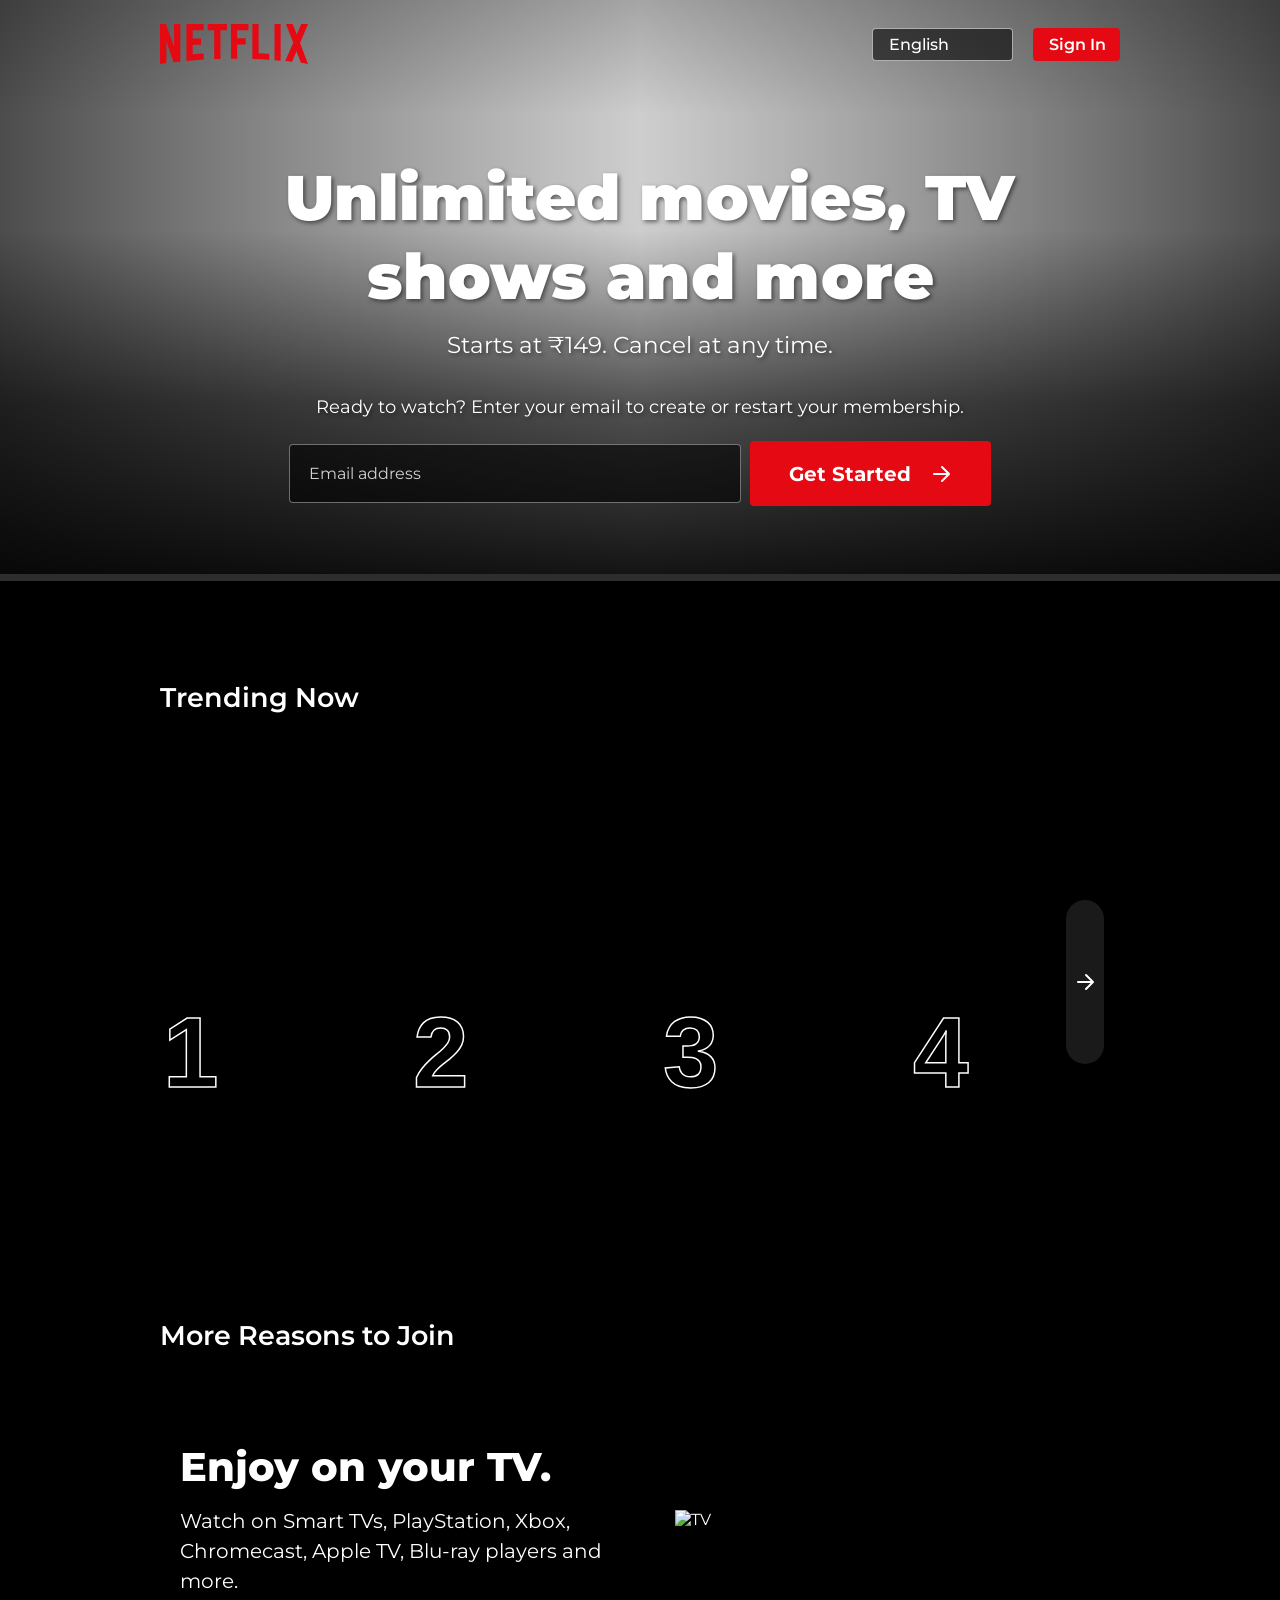
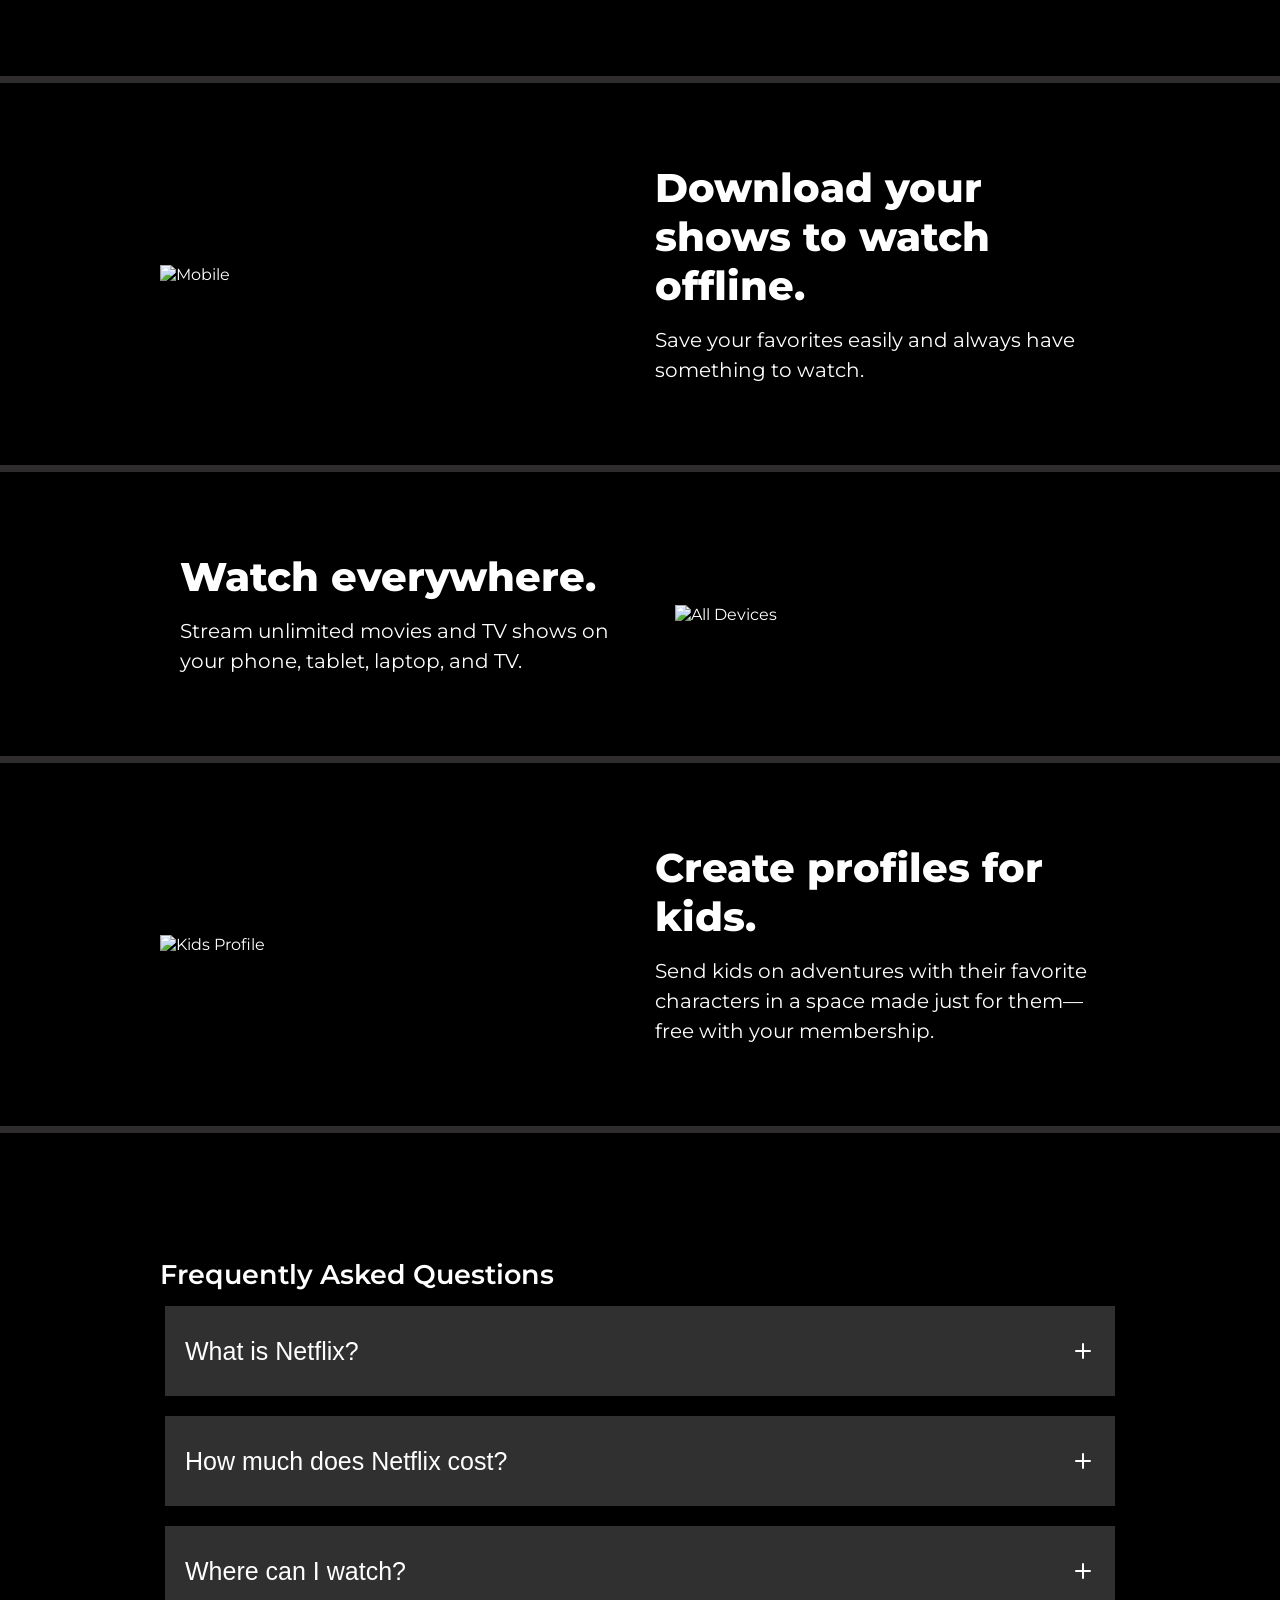
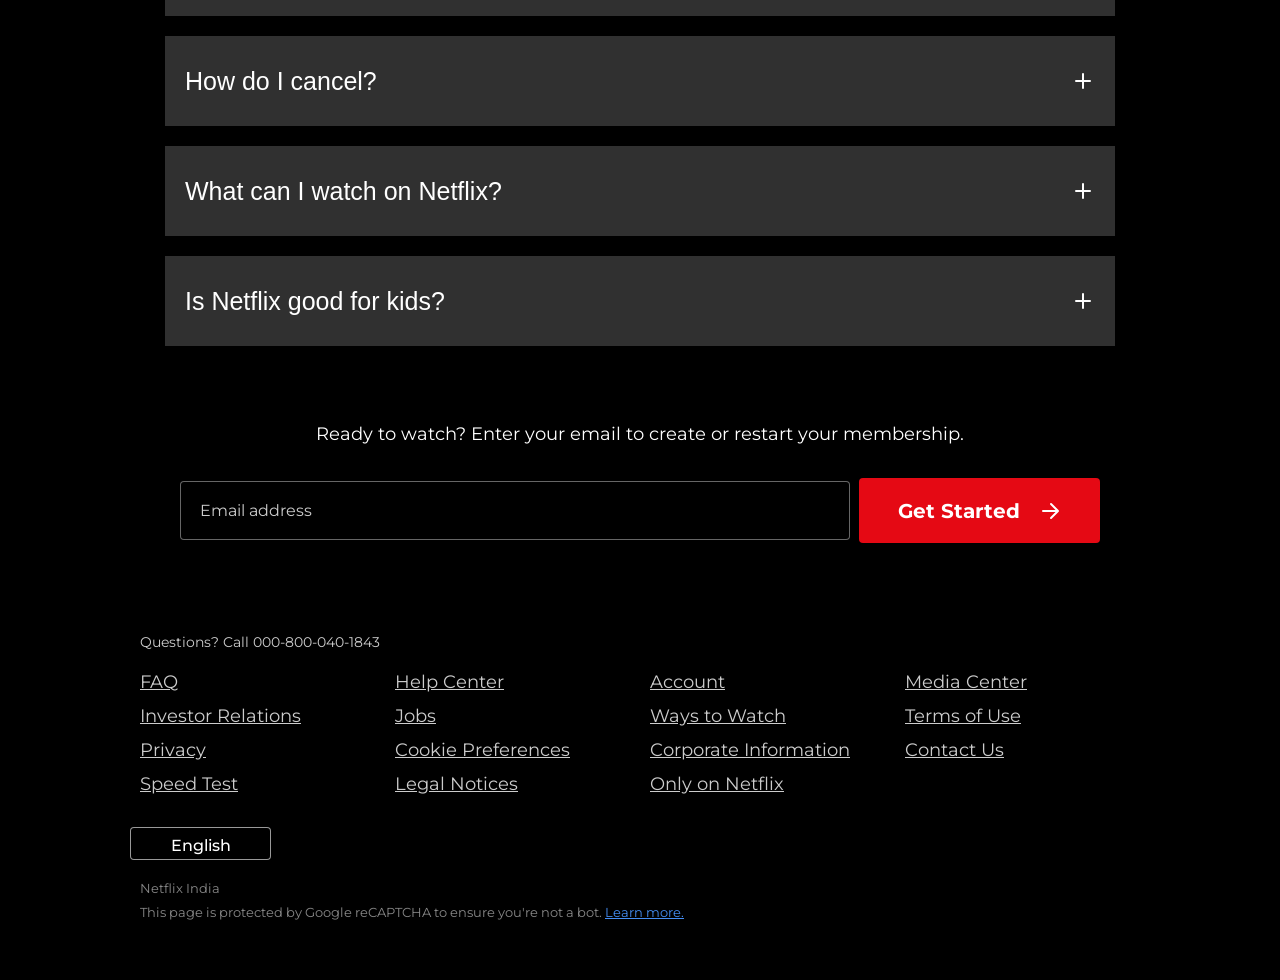
==== index.html @ c9d03326 "Add files via upload" ====
<!DOCTYPE html>
<html lang="en">

<head>
  <meta charset="UTF-8" />
  <meta name="viewport" content="width=device-width, initial-scale=1.0" />
  <link rel="stylesheet" href="style.css" />
  <link href="https://fonts.googleapis.com/css2?family=Montserrat:wght@400;600;700&display=swap" rel="stylesheet" />
  <title>Netflix Clone</title>
</head>

<body>
  <div class="hero">
    <div class="overlay"></div>

    <!-- Navbar -->
    <nav class="flex">
      <span>
        <!-- Netflix SVG logo -->
        <svg class="logo" viewBox="0 0 111 30" version="1.1" xmlns="http://www.w3.org/2000/svg"
          xmlns:xlink="http://www.w3.org/1999/xlink" aria-hidden="true" role="img">
          <g>
            <path
              d="M105.06233,14.2806261 L110.999156,30 C109.249227,29.7497422 107.500234,29.4366857 105.718437,29.1554972 L102.374168,20.4686475 L98.9371075,28.4375293 C97.2499766,28.1563408 95.5928391,28.061674 93.9057081,27.8432843 L99.9372012,14.0931671 L94.4680851,-5.68434189e-14 L99.5313525,-5.68434189e-14 L102.593495,7.87421502 L105.874965,-5.68434189e-14 L110.999156,-5.68434189e-14 L105.06233,14.2806261 Z M90.4686475,-5.68434189e-14 L85.8749649,-5.68434189e-14 L85.8749649,27.2499766 C87.3746368,27.3437061 88.9371075,27.4055675 90.4686475,27.5930265 L90.4686475,-5.68434189e-14 Z M81.9055207,26.93692 C77.7186241,26.6557316 73.5307901,26.4064111 69.250164,26.3117443 L69.250164,-5.68434189e-14 L73.9366389,-5.68434189e-14 L73.9366389,21.8745899 C76.6248008,21.9373887 79.3120255,22.1557784 81.9055207,22.2804387 L81.9055207,26.93692 Z M64.2496954,10.6561065 L64.2496954,15.3435186 L57.8442216,15.3435186 L57.8442216,25.9996251 L53.2186709,25.9996251 L53.2186709,-5.68434189e-14 L66.3436123,-5.68434189e-14 L66.3436123,4.68741213 L57.8442216,4.68741213 L57.8442216,10.6561065 L64.2496954,10.6561065 Z M45.3435186,4.68741213 L45.3435186,26.2498828 C43.7810479,26.2498828 42.1876465,26.2498828 40.6561065,26.3117443 L40.6561065,4.68741213 L35.8121661,4.68741213 L35.8121661,-5.68434189e-14 L50.2183897,-5.68434189e-14 L50.2183897,4.68741213 L45.3435186,4.68741213 Z M30.749836,15.5928391 C28.687787,15.5928391 26.2498828,15.5928391 24.4999531,15.6875059 L24.4999531,22.6562939 C27.2499766,22.4678976 30,22.2495079 32.7809542,22.1557784 L32.7809542,26.6557316 L19.812541,27.6876933 L19.812541,-5.68434189e-14 L32.7809542,-5.68434189e-14 L32.7809542,4.68741213 L24.4999531,4.68741213 L24.4999531,10.9991564 C26.3126816,10.9991564 29.0936358,10.9054269 30.749836,10.9054269 L30.749836,15.5928391 Z M4.78114163,12.9684132 L4.78114163,29.3429562 C3.09401069,29.5313525 1.59340144,29.7497422 0,30 L0,-5.68434189e-14 L4.4690224,-5.68434189e-14 L10.562377,17.0315868 L10.562377,-5.68434189e-14 L15.2497891,-5.68434189e-14 L15.2497891,28.061674 C13.5935889,28.3437998 11.906458,28.4375293 10.1246602,28.6868498 L4.78114163,12.9684132 Z">
            </path>
          </g>
        </svg>

      </span>
      <div class="navbuttons">
        <button class="lang">English</button>
        <button class="sign-in">Sign In</button>
      </div>
    </nav>

    <!-- Hero Text -->
    <div class="herotext">
      <span class="heading">Unlimited movies, TV <br> shows and more</span>
      <span class="tagline">Starts at ₹149. Cancel at any time.</span>
      <span class="offer">Ready to watch? Enter your email to create or restart your membership.</span>

      <!-- Subscribe buttons MUST be inside hero -->
      <div class="subscribe-buttons">
        <input class=email type="text" placeholder="Email address" class="email-input" />
        <button class="subscribe">Get Started
          <svg class=arrow xmlns="http://www.w3.org/2000/svg" width="24" height="24" fill="white" viewBox="0 0 24 24">
            <path d="M13 5l7 7-7 7M5 12h14" stroke="white" stroke-width="2" fill="none" stroke-linecap="round"
              stroke-linejoin="round" />
          </svg>

        </button>
      </div>
    </div>
    <br>
  </div>
  <div class="separation"></div>
  <section class="trending">
    <div class="title">Trending Now</div>
    <div class="flexcards">

      <div class="cards c1">
        <div class="ranking-number">1</div>
      </div>
      <div class="cards c2">
        <div class="ranking-number">2</div>
      </div>
      <div class="cards c3">
        <div class="ranking-number">3</div>
      </div>
      <div class="card4 c4">
        <div class="ranking-number">4</div>
      </div>
      <div class="svgcard"> <svg class="flexsvg" xmlns="http://www.w3.org/2000/svg" width="24" height="24" fill="white"
          viewBox="0 0 24 24">
          <path d="M13 5l7 7-7 7M5 12h14" stroke="white" stroke-width="2" fill="none" stroke-linecap="round"
            stroke-linejoin="round" />
        </svg>
      </div>
    </div>
  </section>
  <section class="featuresection">
    <div class="title2">More Reasons to Join</div>

    <!-- CARD 1 -->
    <div class="featurecard">
      <div class="featurecontent">
        <h2 class="featureheading">Enjoy on your TV.</h2>
        <p class="featuretext">Watch on Smart TVs, PlayStation, Xbox, Chromecast, Apple TV, Blu-ray players and more.
        </p>
      </div>
      <div class="featureimage">
        <img src="https://assets.nflxext.com/ffe/siteui/acquisition/ourStory/fuji/desktop/tv.png" alt="TV">
        <video src="https://assets.nflxext.com/ffe/siteui/acquisition/ourStory/fuji/desktop/video-tv-in-0819.m4v"
          autoplay loop muted></video>
      </div>
    </div>

    <div class="separation"></div>

    <!-- CARD 2 (image on left using .reverse) -->
    <div class="featurecard reverse">
      <div class="featurecontent">
        <h2 class="featureheading">Download your shows to watch offline.</h2>
        <p class="featuretext">Save your favorites easily and always have something to watch.</p>
      </div>
      <div class="featureimage">
        <img src="https://assets.nflxext.com/ffe/siteui/acquisition/ourStory/fuji/desktop/mobile-0819.jpg" alt="Mobile">
      </div>
    </div>

    <div class="separation"></div>

    <!-- CARD 3 -->
    <div class="featurecard">
      <div class="featurecontent">
        <h2 class="featureheading">Watch everywhere.</h2>
        <p class="featuretext">Stream unlimited movies and TV shows on your phone, tablet, laptop, and TV.</p>
      </div>
      <div class="featureimage">
        <img src="https://assets.nflxext.com/ffe/siteui/acquisition/ourStory/fuji/desktop/tv.png" alt="All Devices">
        <video src="https://assets.nflxext.com/ffe/siteui/acquisition/ourStory/fuji/desktop/video-devices-in.m4v"
          autoplay loop muted></video>
      </div>
    </div>

    <div class="separation"></div>

    <!-- CARD 4 (image on left using .reverse) -->
    <div class="featurecard reverse">
      <div class="featurecontent">
        <h2 class="featureheading">Create profiles for kids.</h2>
        <p class="featuretext">Send kids on adventures with their favorite characters in a space made just for them—free
          with your membership.</p>
      </div>
      <div class="featureimage">
        <img
          src="https://occ-0-2849-3646.1.nflxso.net/dnm/api/v6/19OhWN2dO19C9txTON9tvTFtefw/AAAABVr8nYuAg0xDpXDv0VI9HUoH7r2aGp4TKRCsKNQrMwxzTtr-NlwOHeS8bCI2oeZddmu3nMYr3j9MjYhHyjBASb1FaOGYZNYvPBCL.png?r=54d"
          alt="Kids Profile" class="img4">
      </div>
    </div>

    <div class="separation"></div>
  </section>
  <section class="FAQS">
    <div class="title2">Frequently Asked Questions</div>

    <div class="containerprime">
      <div class="faq">
        <p class="question">What is Netflix?</p>
        <svg class="faq-icon" width="24" height="24" viewBox="0 0 24 24" fill="white"
          xmlns="http://www.w3.org/2000/svg">
          <path d="M12 5v14m-7-7h14" stroke="currentColor" stroke-width="2" stroke-linecap="round" />
        </svg>

        <!-- <p class="answer">Netflix is a streaming service that offers a wide variety of award-winning TV shows, movies, anime, documentaries, and more on thousands of internet-connected devices.</p> -->
      </div>
      <div class="faq">
        <p class="question">How much does Netflix cost?</p>
        <svg class="faq-icon" width="24" height="24" viewBox="0 0 24 24" fill="white"
          xmlns="http://www.w3.org/2000/svg">
          <path d="M12 5v14m-7-7h14" stroke="currentColor" stroke-width="2" stroke-linecap="round" />
        </svg>

        <!-- <p class="answer">Plans range from ₹149 to ₹649 per month. No extra costs, no contracts.</p> -->
      </div>
      <div class="faq">
        <p class="question">Where can I watch?</p>
        <svg class="faq-icon" width="24" height="24" viewBox="0 0 24 24" fill="white"
          xmlns="http://www.w3.org/2000/svg">
          <path d="M12 5v14m-7-7h14" stroke="currentColor" stroke-width="2" stroke-linecap="round" />
        </svg>

        <!-- <p class="answer">Watch instantly from any internet-connected device that supports Netflix.</p> -->
      </div>
      <div class="faq">
        <p class="question">How do I cancel?</p>
        <svg class="faq-icon" width="24" height="24" viewBox="0 0 24 24" fill="white"
          xmlns="http://www.w3.org/2000/svg">
          <path d="M12 5v14m-7-7h14" stroke="currentColor" stroke-width="2" stroke-linecap="round" />
        </svg>

        <!-- <p class="answer">You can cancel your account at any time. There are no cancellation fees.</p> -->
      </div>
      <div class="faq">
        <p class="question">What can I watch on Netflix?</p>
        <svg class="faq-icon" width="24" height="24" viewBox="0 0 24 24" fill="white"
          xmlns="http://www.w3.org/2000/svg">
          <path d="M12 5v14m-7-7h14" stroke="currentColor" stroke-width="2" stroke-linecap="round" />
        </svg>

        <!-- <p class="answer">Watch anywhere, anytime, on any internet-connected device. Stream unlimited movies and TV shows.</p> -->
      </div>
      <div class="faq">
        <p class="question">Is Netflix good for kids?</p>
        <svg class="faq-icon" width="24" height="24" viewBox="0 0 24 24" fill="white"
          xmlns="http://www.w3.org/2000/svg">
          <path d="M12 5v14m-7-7h14" stroke="currentColor" stroke-width="2" stroke-linecap="round" />
        </svg>

        <!-- <p class="answer">Yes! Netflix has a dedicated Kids section with age-appropriate content and parental controls.</p> -->
      </div>
    </div>
  </section>
  <section class="subscribe-again">
    <p>Ready to watch? Enter your email to create or restart your membership.</p>
    <div class="subscribe-buttons">
      <input class="email email--featured" type="text" placeholder="Email address" class="email-input" />
      <button class="subscribe subscribe--featured">Get Started
        <svg class=arrow xmlns="http://www.w3.org/2000/svg" width="24" height="24" fill="white" viewBox="0 0 24 24">
          <path d="M13 5l7 7-7 7M5 12h14" stroke="white" stroke-width="2" fill="none" stroke-linecap="round"
            stroke-linejoin="round" />
        </svg>

      </button>
    </div>
  </section>
  <footer class="footer">
    <div class="footer-text">
      <p>Questions? Call 000-800-040-1843</p>
    </div>
    <div class="footer-container">
      <div class="footer-column">
        <a href="#">FAQ</a>
        <a href="#">Investor Relations</a>
        <a href="#">Privacy</a>
        <a href="#">Speed Test</a>
      </div>
      <div class="footer-column">
        <a href="#">Help Center</a>
        <a href="#">Jobs</a>
        <a href="#">Cookie Preferences</a>
        <a href="#">Legal Notices</a>
      </div>
      <div class="footer-column">
        <a href="#">Account</a>
        <a href="#">Ways to Watch</a>
        <a href="#">Corporate Information</a>
        <a href="#">Only on Netflix</a>
      </div>
      <div class="footer-column">
        <a href="#">Media Center</a>
        <a href="#">Terms of Use</a>
        <a href="#">Contact Us</a>
      </div>
    </div>
    <button class="lang lang--featured">English</button>
    <div class="footer-text2">
      <p>Netflix India</p>
      <p>This page is protected by Google reCAPTCHA to ensure you're not a bot. <U CLASS="UNDERLINE">Learn more.</U>
      </p>
    </div>
  </footer>

</body>

</html>
---- style.css ----
* {
  margin: 0;
  padding: 0;
}
.hero {
  background-image: url("images/background-img.jpg");
  max-height: 110vh; /* will at least cover screen */
  height: auto; /* will grow with content */
  width: 100%;
  background-size: cover;
  background-position: center;
  position: relative;
}

.overlay {
  position: absolute;
  top: 0;
  left: 0;
  width: 100%;
  height: 100%;
  background: linear-gradient(
      to top,
      rgba(0, 0, 0, 0.9) 0%,
      rgba(0, 0, 0, 0.6) 30%,
      rgba(0, 0, 0, 0) 60%
    ),
    linear-gradient(
      to right,
      rgba(0, 0, 0, 0.7) 0%,
      rgba(0, 0, 0, 0.1) 50%,
      rgba(0, 0, 0, 0) 100%
    ),
    linear-gradient(
      to left,
      rgba(0, 0, 0, 0.7) 0%,
      rgba(0, 0, 0, 0.1) 50%,
      rgba(0, 0, 0, 0) 100%
    ),
    linear-gradient(to bottom, rgba(0, 0, 0, 0.2) 0%, rgba(0, 0, 0, 0) 20%);
  z-index: 1;
}

.flex {
  position: relative;
  display: flex;
  max-width: 75vw;
  margin: auto;
  align-items: center;
  justify-content: space-between;
  padding: 1.5rem;
  z-index: 2;
}
.logo {
  width: 9.25rem;
  height: 2.5rem;
  color: rgb(229, 9, 20);
  fill: currentColor;
  display: block;
}
.herotext {
  position: relative;
  font-family: "Montserrat", sans-serif;
  color: white;
  z-index: 2;

  display: flex;
  flex-direction: column;
  align-items: center;
  justify-content: center;
  text-align: center;
}
.heading {
  font-size: 63px;
  line-height: 79px;
  font-weight: 900;
  padding-top: 70px;
  padding-left: 20px;
  text-shadow: 2px 2px 4px rgba(0, 0, 0, 0.5);
}
.tagline {
  font-weight: 800px;
  font-size: 23px;
  line-height: normal;
  text-shadow: 2px 2px 4px rgba(0, 0, 0, 0.5);
  padding: 15px 0 35px 0;
}
.offer {
  font-weight: 400px;
  font-size: 18px;
  line-height: 27px;
  text-shadow: 2px 2px 4px rgba(0, 0, 0, 0.5);
}
/* STYLING HERO BUTTONS */
.subscribe-buttons {
  display: flex;
  justify-content: center;
  align-items: center;
  margin-top: 20px;
  gap: 9px;
  padding-bottom: 50px;
}
.email {
  background-color: rgba(0, 0, 0, 0.6); /* semi-transparent black */
  border: 1px solid rgba(255, 255, 255, 0.4);
  border-radius: 4px;
  padding: 1.2rem;
  font-size: 1rem;
  color: white;
  width: 412px;

  outline: none;
  font-family: "Montserrat", sans-serif;
}

.email::placeholder {
  color: rgba(255, 255, 255, 0.8);
}

.subscribe {
  background-color: #e50914;
  font-size: 1.25rem;
  font-weight: 700;
  font-family: "Montserrat", sans-serif;
  color: white;
  border: none;
  border-radius: 4px;
  padding: 1rem 1.5rem;
  display: flex;
  align-items: center;
  justify-content: center;
  gap: 0.5rem;
  cursor: pointer;
  transition: background-color 0.3s ease;
  display: flex;
  white-space: nowrap;
  width: 241px;
  height: 65px;
}

.subscribe:hover {
  background-color: #f6121d; /* Lighter red on hover */
}

.subscribe svg {
  flex-shrink: 0;
}
.arrow {
  padding-left: 10px;
}
.lang {
  background-color: rgba(0, 0, 0, 0.6);
  color: white;
  font-size: 1rem;
  font-weight: 500;
  padding: 8px 16px;
  border: 1px solid rgba(255, 255, 255, 0.6);
  border-radius: 4px;
  font-family: "Montserrat", sans-serif;
  display: flex;
  align-items: center;
  gap: 8px;
  cursor: pointer;
  width: 141px;
  height: 33px;
}

.sign-in {
  display: flex;
  align-items: center;
  white-space: nowrap;
  background-color: #e50914;
  color: white;
  font-size: 1rem;
  font-weight: 600;
  padding: 8px 16px;
  border: none;
  border-radius: 4px;
  font-family: "Montserrat", sans-serif;
  cursor: pointer;
  margin-left: 10px;
  transition: background-color 0.3s ease;
  width: 87px;
  height: 33px;
}

.sign-in:hover {
  background-color: #f6121d;
}
.navbuttons {
  display: flex;
  align-items: center;
  gap: 10px;
}

.flexcards {
  display: flex;
  justify-content: center;
  align-items: center;
  width: 100%;
  height: 60vh;
  /* flex-wrap: wrap; */
  margin-top: 0;
  padding-top: 0;
  background: black;
}

.cards {
  /* background-color: red; */
  width: 210px;
  height: 280px;
  border-radius: 10px;
  margin: 20px;
  position: relative;
}

.card4 {
  /* background-color: blue; */
  width: 100px;
  height: 280px;
  border-radius: 10px;
  margin: 20px;
  position: relative;
}

.title {
  font-family: "Montserrat", sans-serif;
  font-size: 27px;
  font-weight: 600;
  color: white;
  padding: 100px 0 0 160px;
  margin-bottom: 0;
  background-color: rgb(0, 0, 0);
  position: relative;
  z-index: 2;
}
.c1 {
  background-image: url("https://occ-0-2590-2164.1.nflxso.net/dnm/api/v6/mAcAr9TxZIVbINe88xb3Teg5_OA/AAAABUhpdEpzHYfnPnHNbojySI_GMO9oaeZoaj-1hsW_orVNftH6TbH0sOBM4T-iixC82-cNn58AH3wyfEPPPIqeQ12zNja6KT3C9ojoXJLeQRs61XhQQYMxg0uicDwrwJITVsfC.webp?r=27c&quot");
  background-size: cover;
  background-position: center;
  background-repeat: no-repeat;
}
.c2 {
  background-image: url("https://occ-0-2590-2164.1.nflxso.net/dnm/api/v6/mAcAr9TxZIVbINe88xb3Teg5_OA/AAAABYUCgDPIk4LvnEw_j-dC5ca65oxm4yP2Z7RFKlRcN6WYzCwNA4MhTNqTRrSAK9zND3cSjrYEpbQculmTCXPD09ZbvdCosdbuOjc.webp?r=062&quot");
  background-size: cover;
  background-position: center;
  background-repeat: no-repeat;
}
.c3 {
  background-image: url("https://occ-0-2590-2164.1.nflxso.net/dnm/api/v6/mAcAr9TxZIVbINe88xb3Teg5_OA/AAAABYGL4_ns5MGTE5-Yd3ZQVB5apyY9yxQ39lxjT_27ehdoGzrxRwNc4osgXEeifcv9yO_MgMySL-p6hMxtQZnIEkZmyglIJ7wm7ik.webp?r=c23&quot");
  background-size: cover;
  background-position: center;
  background-repeat: no-repeat;
}
.c4 {
  background-image: url("https://occ-0-2590-2164.1.nflxso.net/dnm/api/v6/mAcAr9TxZIVbINe88xb3Teg5_OA/AAAABZ2Btia34ViHOdbGThR2xD0XYVD9vkdTkUULeET8PcHeq12ebMOJyLaTD1yS26NaRfUqDMknk2XnomOCg78WEKeN3VEDdOKzFRayBGveEZ-MeOaVD-v0z5P25idICKgt-nXX.webp?r=a1c&quot");
  background-size: cover;
  background-position: center;
  background-repeat: no-repeat;
}
.ranking-number {
  position: absolute;
  font-family: sans-serif;
  font-size: 100px;
  font-weight: 900;
  color: rgba(255, 255, 255, 0.763);
  -webkit-text-stroke: 1.5px #ffffff;
  text-stroke: 4px #fffefe;
  -webkit-text-fill-color: black;
  text-fill-color: black;
  line-height: 1;
  z-index: 10;
  white-space: nowrap;
  bottom: 22px;
  left: -33px;
}

.flexsvg {
  padding-top: 70px;
  padding-bottom: 70px;
  padding-left: 7px;
  padding-right: 7px;
  background-color: #1a1a1a;
  border-radius: 999px;
}
.flexsvg:hover {
  background-color: #7a79799b;
  transition: 0.3s ease-in-out;
  cursor: pointer;
}
.card4:hover {
  transform: scale(1.05);
  transition: transform 0.3s ease-in-out;
  box-shadow: 0 4px 8px rgba(0, 0, 0, 0.2);
  cursor: pointer;
}
.cards:hover {
  transform: scale(1.05);
  transition: transform 0.3s ease-in-out;
  box-shadow: 0 4px 8px rgba(0, 0, 0, 0.2);
  cursor: pointer;
}

.title2 {
  font-family: "Montserrat", sans-serif;
  font-size: 27px;
  font-weight: 600;
  color: white;
  padding: 65px 0 10px 160px;
  margin-bottom: 0;
  background-color: rgb(0, 0, 0);
  position: relative;
  z-index: 2;
}
.separation {
  height: 7px;
  background-color: rgb(46, 44, 44);
  position: relative;
  z-index: 20;
}
/* ===== FIXED FEATURE CARDS SECTION ===== */
.featuresection {
  background-color: black;
  font-family: "Montserrat", sans-serif;
  color: white;
}

.featurecard {
  display: flex; /* Make it flex */
  justify-content: space-between; /* Space out image and text */
  align-items: center; /* Align vertically */
  max-width: 75vw; /* Keep width sensible */
  margin: auto;
  padding: 60px 0; /* Added padding for breathing room */
  gap: 30px; /* Gap between content and image */
  flex-wrap: wrap; /* Wrap on smaller screens */
}

/* NEW: Reverse layout for alternating cards */
.featurecard.reverse {
  flex-direction: row-reverse; /* Flip content order */
}

.featurecontent {
  flex: 1;
  padding: 20px;
}

.featureheading {
  font-size: 2.5rem;
  font-weight: 800;
}

.featuretext {
  font-size: 1.25rem;
  margin-top: 15px;
  line-height: 1.5;
}

/* IMAGE/VIDEO WRAPPER */
.featureimage {
  flex: 1;
  position: relative;
  max-width: 500px;
}

/* NEW: Video and image sizing and positioning */
.featureimage img,
.featureimage video {
  width: 100%;
  height: auto;
  display: block;
}

.featureimage video {
  position: absolute;
  top: 0;
  left: 0;
  object-fit: contain;
  z-index: 1;
}

.featureimage img {
  position: relative;
  z-index: 2;
}
.FAQS {
  background-color: black;
  color: white;
  padding: 60px 0;
  font-family: sans-serif;
}

.containerprime {
  max-width: 75vw;
  margin: auto;
  display: flex;
  flex-direction: column;
  gap: 10px;
}

.faq {
  background-color: #303030;
  padding: 20px;
  margin: 5px;
  height: 50px;
  border-radius: none;
  cursor: pointer;
  transition: background-color 0.3s ease;
  display: flex;
  align-items: center;
  justify-content: space-between;
}

.faq:hover {
  background-color: #444;
}

.question {
  font-size: 25px;
  font-weight: 400;
}

/* Uncomment if you enable answers later */
.answer {
  font-size: 16px;
  margin-top: 10px;
  display: none;
}
.faq-icon {
  font-size: 24px;
  color: white;
}
.subscribe-again {
  background-color: black;
  color: white;
}
.subscribe-again > p {
  font-size: 18px;
  font-weight: 400;
  line-height: 27px;
  padding: 10px;
  text-align: center;
  font-family: "Montserrat", sans-serif;
}
.email--featured {
  width: 630px;
}
/* Footer Base Styling */
.footer {
  background-color: black;
  color: white;
  padding: 40px 20px;
  font-family: "Montserrat", sans-serif;
}

.footer-text,
.footer-text2 {
  max-width: 1000px;
  margin: 0 auto 20px auto;
  font-size: 14px;
  color: #ccc;
}

.footer-text2 p {
  margin-top: 8px;
  color: #888;
  font-size: 13px;
}

.footer-container {
  display: flex;
  flex-wrap: wrap;
  justify-content: space-between;
  max-width: 1000px;
  margin: auto;
  gap: 20px;
}

.footer-column {
  display: flex;
  flex-direction: column;
  flex: 1 1 200px;
  min-width: 200px;
}

.footer-column a {
  color: #ccc;
  /* text-decoration: none; */
  margin-bottom: 12px;
  font-size: 18px;
}

.footer-column a:hover {
  text-decoration: underline;
}

/* Language Button reused styling */
.footer .lang {
  background-color: rgba(0, 0, 0, 0.6);
  color: white;
  font-size: 1rem;
  font-weight: 500;
  padding: 8px 16px;
  border: 1px solid rgba(255, 255, 255, 0.6);
  border-radius: 4px;
  font-family: "Montserrat", sans-serif;
  display: block;
  margin: 20px auto;
  cursor: pointer;
}
.UNDERLINE {
  color: #448ef4;
  cursor: pointer;
}
.footer .lang {
  margin: 20px 110px; /* Remove horizontal auto */
}
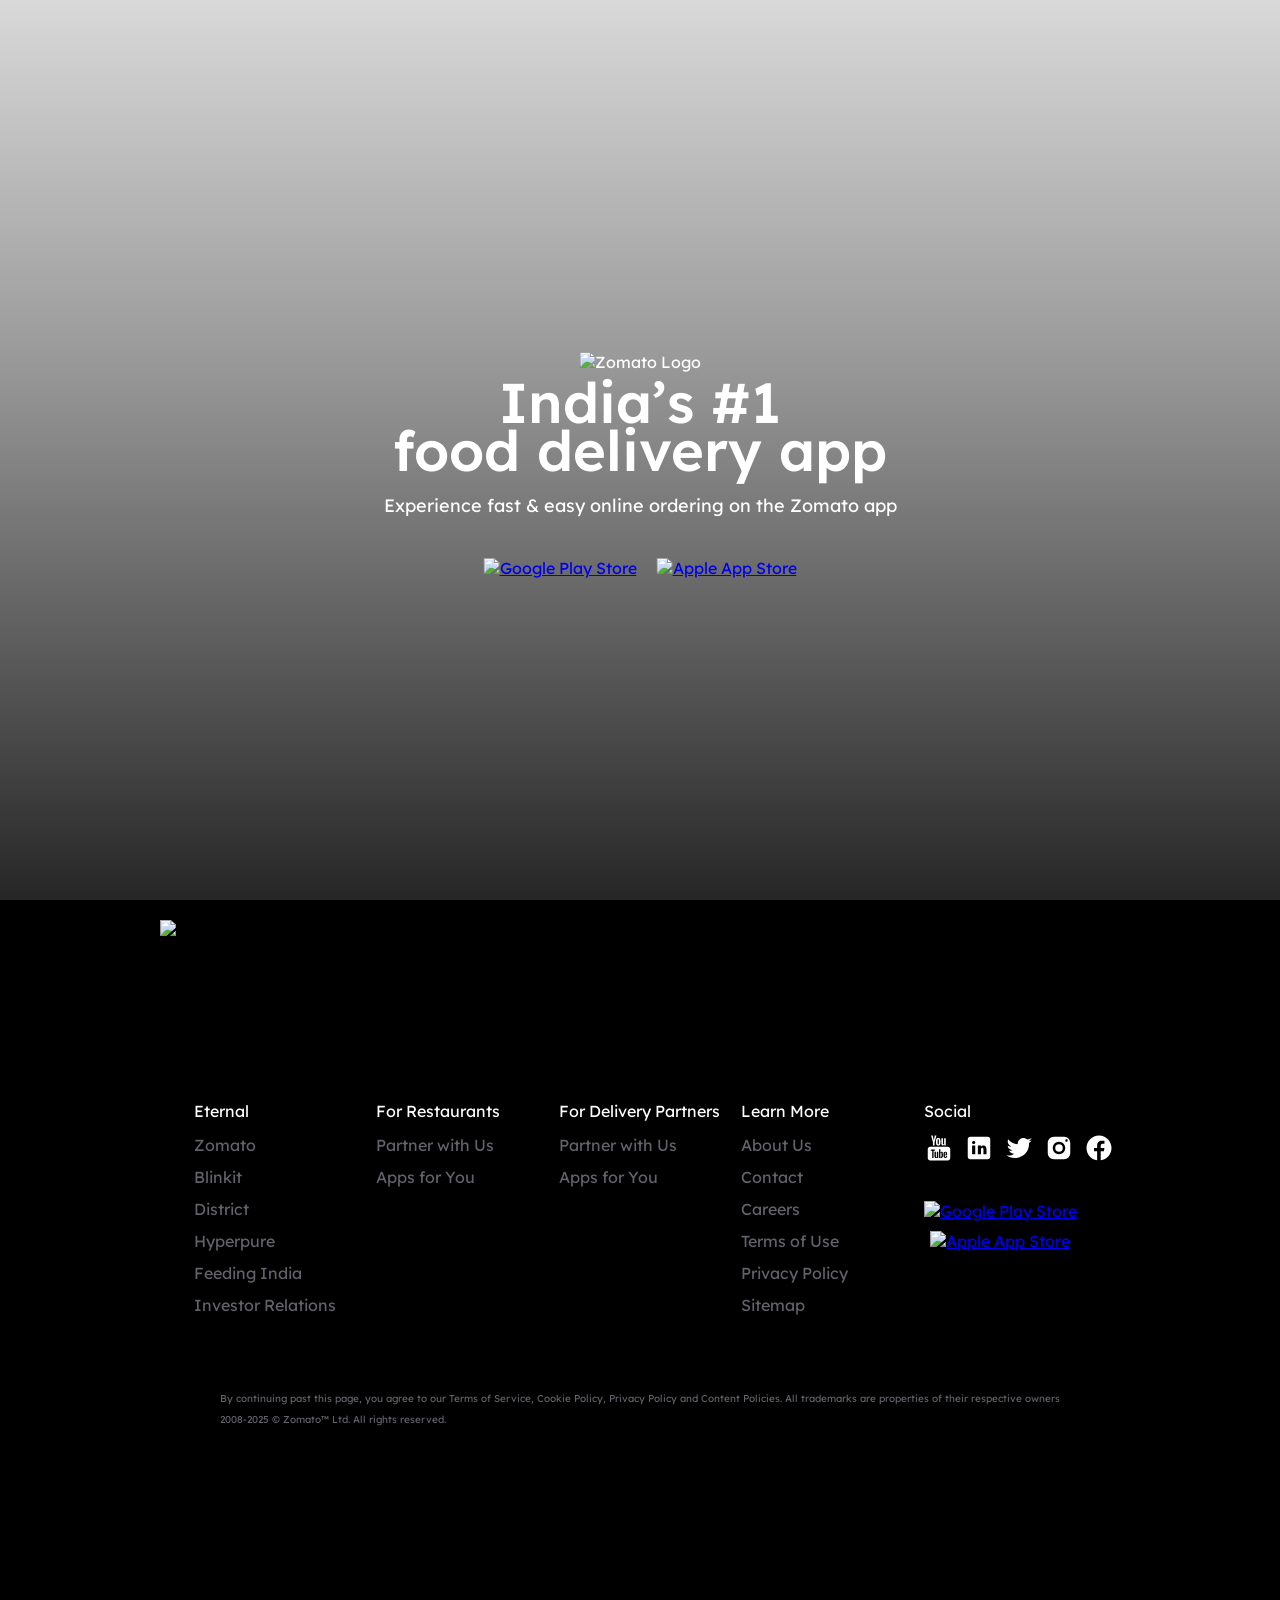
==== commit 77c7c2f3: "Add files via upload" ====
--- a/index.html
+++ b/index.html
@@ -2,255 +2,159 @@
 <html lang="en">
 
 <head>
-  <meta charset="UTF-8" />
-  <meta name="viewport" content="width=device-width, initial-scale=1.0" />
-  <link rel="stylesheet" href="style.css" />
-  <link href="https://fonts.googleapis.com/css2?family=Montserrat:wght@400;600;700&display=swap" rel="stylesheet" />
-  <title>Netflix Clone</title>
+    <meta charset="UTF-8" />
+    <meta name="viewport" content="width=device-width, initial-scale=1.0" />
+    <link rel="stylesheet" href="style.css" />
+    <script src="script.js"></script>
+    <link rel="preconnect" href="https://fonts.googleapis.com" />
+    <link rel="preconnect" href="https://fonts.gstatic.com" crossorigin />
+    <link
+        href="https://fonts.googleapis.com/css2?family=Lexend:wght@100..900&family=Poppins:ital,wght@0,100;0,200;0,300;0,400;0,500;0,600;0,700;0,800;0,900;1,100;1,200;1,300;1,400;1,500;1,600;1,700;1,800;1,900&display=swap"
+        rel="stylesheet" />
+    <title>Zomato</title>
 </head>
 
 <body>
-  <div class="hero">
-    <div class="overlay"></div>
+    <section class="hero">
+        <video src="assets/herovideomp4.mp4" width="100%" autoplay muted loop></video>
+        <div class="video-overlay"></div>
 
-    <!-- Navbar -->
-    <nav class="flex">
-      <span>
-        <!-- Netflix SVG logo -->
-        <svg class="logo" viewBox="0 0 111 30" version="1.1" xmlns="http://www.w3.org/2000/svg"
-          xmlns:xlink="http://www.w3.org/1999/xlink" aria-hidden="true" role="img">
-          <g>
-            <path
-              d="M105.06233,14.2806261 L110.999156,30 C109.249227,29.7497422 107.500234,29.4366857 105.718437,29.1554972 L102.374168,20.4686475 L98.9371075,28.4375293 C97.2499766,28.1563408 95.5928391,28.061674 93.9057081,27.8432843 L99.9372012,14.0931671 L94.4680851,-5.68434189e-14 L99.5313525,-5.68434189e-14 L102.593495,7.87421502 L105.874965,-5.68434189e-14 L110.999156,-5.68434189e-14 L105.06233,14.2806261 Z M90.4686475,-5.68434189e-14 L85.8749649,-5.68434189e-14 L85.8749649,27.2499766 C87.3746368,27.3437061 88.9371075,27.4055675 90.4686475,27.5930265 L90.4686475,-5.68434189e-14 Z M81.9055207,26.93692 C77.7186241,26.6557316 73.5307901,26.4064111 69.250164,26.3117443 L69.250164,-5.68434189e-14 L73.9366389,-5.68434189e-14 L73.9366389,21.8745899 C76.6248008,21.9373887 79.3120255,22.1557784 81.9055207,22.2804387 L81.9055207,26.93692 Z M64.2496954,10.6561065 L64.2496954,15.3435186 L57.8442216,15.3435186 L57.8442216,25.9996251 L53.2186709,25.9996251 L53.2186709,-5.68434189e-14 L66.3436123,-5.68434189e-14 L66.3436123,4.68741213 L57.8442216,4.68741213 L57.8442216,10.6561065 L64.2496954,10.6561065 Z M45.3435186,4.68741213 L45.3435186,26.2498828 C43.7810479,26.2498828 42.1876465,26.2498828 40.6561065,26.3117443 L40.6561065,4.68741213 L35.8121661,4.68741213 L35.8121661,-5.68434189e-14 L50.2183897,-5.68434189e-14 L50.2183897,4.68741213 L45.3435186,4.68741213 Z M30.749836,15.5928391 C28.687787,15.5928391 26.2498828,15.5928391 24.4999531,15.6875059 L24.4999531,22.6562939 C27.2499766,22.4678976 30,22.2495079 32.7809542,22.1557784 L32.7809542,26.6557316 L19.812541,27.6876933 L19.812541,-5.68434189e-14 L32.7809542,-5.68434189e-14 L32.7809542,4.68741213 L24.4999531,4.68741213 L24.4999531,10.9991564 C26.3126816,10.9991564 29.0936358,10.9054269 30.749836,10.9054269 L30.749836,15.5928391 Z M4.78114163,12.9684132 L4.78114163,29.3429562 C3.09401069,29.5313525 1.59340144,29.7497422 0,30 L0,-5.68434189e-14 L4.4690224,-5.68434189e-14 L10.562377,17.0315868 L10.562377,-5.68434189e-14 L15.2497891,-5.68434189e-14 L15.2497891,28.061674 C13.5935889,28.3437998 11.906458,28.4375293 10.1246602,28.6868498 L4.78114163,12.9684132 Z">
-            </path>
-          </g>
-        </svg>
+        <div class="herotext">
+            <img class="logo" src="assets/Zomato_Logo_0.svg" alt="Zomato Logo" />
+            <h1>India’s #1 <br />food delivery app</h1>
+            <p>Experience fast & easy online ordering on the Zomato app</p>
+            <div class="downloadbutton">
+                <a href="https://play.google.com/store/apps/details?id=com.application.zomato" target="_blank">
+                    <img src="https://b.zmtcdn.com/data/o2_assets/aad864bd17860b27634fe621001c32db1739350431.png"
+                        alt="Google Play Store" width="170px" height="auto" />
+                </a>
+                <a href="https://apps.apple.com/in/app/zomato/id434613896" target="_blank">
+                    <img src="https://b.zmtcdn.com/data/o2_assets/df6464de32f4a09262cee301f65aaa661739351256.png"
+                        alt="Apple App Store" width="170px" height="auto" />
+                </a>
+            </div>
+        </div>
 
-      </span>
-      <div class="navbuttons">
-        <button class="lang">English</button>
-        <button class="sign-in">Sign In</button>
-      </div>
-    </nav>
+    </section>
+    <!-- <section class="eternal"></section>
+    <div class="eternaltitle">
+    <img class="eternallogo" src="https://b.zmtcdn.com/data/o2_assets/81ed35564614cbdf5188bb72dc7e57b51739536377.png" alt="Eternal Logo"  width="256px"/>
+    <div class="titleflex">
+        <div class="lin1"></div><h2>POWERING INDIA’S
+CHANGING LIFESTYLES
+</h2> <div class lin2></div>
+    </div>
+    <div class="eternal_cards">
+      <a href="https://www.zomato.com/panipat/restaurants" target="_blank"><div class="zomato","card"></div></a> 
+       <a href="https://www.blinkit.com/"target="_blank"> <div class="blinkit","card"></div></a>
+       <a href="https://www.district.in/"target="_blank"><div class="district","card"></div></a>
+        <a href="https://www.hyperpure.com/"target="_blank"><div class="hyperpure","card"></div></a>
+    </div>
+</div> -->
+    <footer>
+        <div class="footerlogo">
+                <img src="assets/Zomato_Logo_0.svg" alt="Zomato Logo" width="200px" />
+            </div>
+        <div class="footercontent">
+            
+            <div class="footerlinksflexbox">
+                <div class="box1">
+                    <p>Eternal</p>
+                    <ul class="footerlinks">
+                        <li><a href="https://www.zomato.com" target="_blank">Zomato</a></li>
+                        <li><a href="https://www.blinkit.com" target="_blank">Blinkit</a></li>
+                        <li><a href="https://www.district.com" target="_blank">District</a></li>
+                        <li><a href="https://www.hyperpure.com" target="_blank">Hyperpure</a></li>
+                        <li><a href="https://www.feedingindia.org" target="_blank">Feeding India</a></li>
+                        <li><a href="https://www.zomato.com/investor-relations" target="_blank">Investor Relations</a>
+                        </li>
+                    </ul>
+                </div>
+                <div class="box2">
+                    <p>For Restaurants</p>
+                    <ul class="footerlinks">
+                        <li><a href="https://www.zomato.com/partner_with_us" target="_blank">Partner with Us</a></li>
+                        <li><a href="https://play.google.com/store/apps/details?id=com.application.services.partner&amp;hl=en_IN&amp;gl=US&pli=1"
+                                target="_blank">Apps for You</a></li>
+                    </ul>
+                </div>
+                <div class="box3">
+                    <p>For Delivery Partners</p>
+                    <ul class="footerlinks">
+                        <li><a href="https://www.zomato.com/deliver-food/" target="_blank">Partner with Us</a></li>
+                        <li><a href="https://play.google.com/store/apps/details?id=com.zomato.delivery&hl=en_IN&gl=US"
+                                target="_blank">Apps for You</a></li>
+                    </ul>
+                </div>
+                <div class="box4">
+                    <p>Learn More</p>
+                    <ul class="footerlinks">
+                        <li><a href="https://www.zomato.com/about" target="_blank">About Us</a></li>
+                        <li><a href="https://www.zomato.com/contact" target="_blank">Contact</a></li>
+                        <li><a href="https://www.zomato.com/careers" target="_blank">Careers</a></li>
+                        <li><a href="https://www.zomato.com/terms" target="_blank">Terms of Use</a></li>
+                        <li><a href="https://www.zomato.com/privacy" target="_blank">Privacy Policy</a></li>
+                        <li><a href="https://www.zomato.com/sitemap" target="_blank">Sitemap</a></li>
+                    </ul>
+                </div>
+                <div class="box5">
+                    <p>Social</p>
+                    <ul class="footerlinks">
+                        <li><a href="https://www.facebook.com/zomato" target="_blank"><svg
+                                    xmlns="http://www.w3.org/2000/svg" x="0px" y="0px" width="100" height="100"
+                                    viewBox="0 0 24 24">
+                                    <path
+                                        d="M12,2C6.477,2,2,6.477,2,12c0,5.013,3.693,9.153,8.505,9.876V14.65H8.031v-2.629h2.474v-1.749 c0-2.896,1.411-4.167,3.818-4.167c1.153,0,1.762,0.085,2.051,0.124v2.294h-1.642c-1.022,0-1.379,0.969-1.379,2.061v1.437h2.995 l-0.406,2.629h-2.588v7.247C18.235,21.236,22,17.062,22,12C22,6.477,17.523,2,12,2z">
+                                    </path>
+                                </svg></a></li>
+                        <li><a href="https://www.instagram.com/zomato/" target="_blank"><svg
+                                    xmlns="http://www.w3.org/2000/svg" x="0px" y="0px" width="100" height="100"
+                                    viewBox="0 0 24 24">
+                                    <path
+                                        d="M 8 3 C 5.239 3 3 5.239 3 8 L 3 16 C 3 18.761 5.239 21 8 21 L 16 21 C 18.761 21 21 18.761 21 16 L 21 8 C 21 5.239 18.761 3 16 3 L 8 3 z M 18 5 C 18.552 5 19 5.448 19 6 C 19 6.552 18.552 7 18 7 C 17.448 7 17 6.552 17 6 C 17 5.448 17.448 5 18 5 z M 12 7 C 14.761 7 17 9.239 17 12 C 17 14.761 14.761 17 12 17 C 9.239 17 7 14.761 7 12 C 7 9.239 9.239 7 12 7 z M 12 9 A 3 3 0 0 0 9 12 A 3 3 0 0 0 12 15 A 3 3 0 0 0 15 12 A 3 3 0 0 0 12 9 z">
+                                    </path>
+                                </svg></a></li>
+                        <li><a href="https://twitter.com/zomato" target="_blank"><svg xmlns="http://www.w3.org/2000/svg"
+                                    x="0px" y="0px" width="100" height="100" viewBox="0 0 24 24">
+                                    <path
+                                        d="M22,3.999c-0.78,0.463-2.345,1.094-3.265,1.276c-0.027,0.007-0.049,0.016-0.075,0.023c-0.813-0.802-1.927-1.299-3.16-1.299 c-2.485,0-4.5,2.015-4.5,4.5c0,0.131-0.011,0.372,0,0.5c-3.353,0-5.905-1.756-7.735-4c-0.199,0.5-0.286,1.29-0.286,2.032 c0,1.401,1.095,2.777,2.8,3.63c-0.314,0.081-0.66,0.139-1.02,0.139c-0.581,0-1.196-0.153-1.759-0.617c0,0.017,0,0.033,0,0.051 c0,1.958,2.078,3.291,3.926,3.662c-0.375,0.221-1.131,0.243-1.5,0.243c-0.26,0-1.18-0.119-1.426-0.165 c0.514,1.605,2.368,2.507,4.135,2.539c-1.382,1.084-2.341,1.486-5.171,1.486H2C3.788,19.145,6.065,20,8.347,20 C15.777,20,20,14.337,20,8.999c0-0.086-0.002-0.266-0.005-0.447C19.995,8.534,20,8.517,20,8.499c0-0.027-0.008-0.053-0.008-0.08 c-0.003-0.136-0.006-0.263-0.009-0.329c0.79-0.57,1.475-1.281,2.017-2.091c-0.725,0.322-1.503,0.538-2.32,0.636 C20.514,6.135,21.699,4.943,22,3.999z">
+                                    </path>
+                                </svg></a></li>
+                        <li><a href="https://www.linkedin.com/company/zomato/" target="_blank"><svg xmlns="http://www.w3.org/2000/svg" x="0px" y="0px" width="100" height="100" viewBox="0 0 24 24">
+    <path d="M19,3H5C3.895,3,3,3.895,3,5v14c0,1.105,0.895,2,2,2h14c1.105,0,2-0.895,2-2V5C21,3.895,20.105,3,19,3z M9,17H6.477v-7H9 V17z M7.694,8.717c-0.771,0-1.286-0.514-1.286-1.2s0.514-1.2,1.371-1.2c0.771,0,1.286,0.514,1.286,1.2S8.551,8.717,7.694,8.717z M18,17h-2.442v-3.826c0-1.058-0.651-1.302-0.895-1.302s-1.058,0.163-1.058,1.302c0,0.163,0,3.826,0,3.826h-2.523v-7h2.523v0.977 C13.93,10.407,14.581,10,15.802,10C17.023,10,18,10.977,18,13.174V17z"></path>
+</svg></a></li>
+                        <li><a href="https://www.youtube.com/user/ZomatoFeed" target="_blank"><svg
+                                    xmlns="http://www.w3.org/2000/svg" x="0px" y="0px" width="100" height="100"
+                                    viewBox="0 0 24 24">
+                                    <path
+                                        d="M 5.6796875 2 L 7.1582031 7.34375 L 7.1582031 9.90625 L 8.4394531 9.90625 L 8.4394531 7.34375 L 9.9375 2 L 8.6464844 2 L 8.109375 4.4316406 C 7.958375 5.1416406 7.8623594 5.6462656 7.8183594 5.9472656 L 7.7792969 5.9472656 C 7.7162969 5.5262656 7.6202813 5.017875 7.4882812 4.421875 L 6.9707031 2 L 5.6796875 2 z M 11.431641 4.0175781 C 10.997641 4.0175781 10.647859 4.1023906 10.380859 4.2753906 C 10.113859 4.4473906 9.9170156 4.7226094 9.7910156 5.0996094 C 9.6660156 5.4766094 9.6035156 5.9756563 9.6035156 6.5976562 L 9.6035156 7.4375 C 9.6035156 8.0525 9.6575781 8.5450156 9.7675781 8.9160156 C 9.8775781 9.2870156 10.063219 9.5603281 10.324219 9.7363281 C 10.585219 9.9123281 10.944344 10 11.402344 10 C 11.848344 10 12.202891 9.9132344 12.462891 9.7402344 C 12.722891 9.5672344 12.911344 9.295875 13.027344 8.921875 C 13.143344 8.547875 13.201172 8.0535 13.201172 7.4375 L 13.201172 6.5976562 C 13.201172 5.9766562 13.142437 5.4794687 13.023438 5.1054688 C 12.904438 4.7324687 12.715031 4.45725 12.457031 4.28125 C 12.199031 4.10525 11.858641 4.0175781 11.431641 4.0175781 z M 13.878906 4.1308594 L 13.878906 8.4453125 C 13.878906 8.9793125 13.968391 9.3720469 14.150391 9.6230469 C 14.332391 9.8740469 14.615047 10 14.998047 10 C 15.550047 10 15.966187 9.7332188 16.242188 9.1992188 L 16.269531 9.1992188 L 16.382812 9.90625 L 17.400391 9.90625 L 17.400391 4.1308594 L 16.101562 4.1308594 L 16.101562 8.71875 C 16.051563 8.82575 15.975094 8.9134219 15.871094 8.9824219 C 15.767094 9.0524219 15.659875 9.0859375 15.546875 9.0859375 C 15.414875 9.0859375 15.320672 9.031875 15.263672 8.921875 C 15.206672 8.811875 15.177734 8.6271406 15.177734 8.3691406 L 15.177734 4.1308594 L 13.878906 4.1308594 z M 11.402344 4.9121094 C 11.584344 4.9121094 11.713156 5.0072187 11.785156 5.1992188 C 11.857156 5.3902187 11.892578 5.694375 11.892578 6.109375 L 11.892578 7.9082031 C 11.892578 8.3352031 11.857156 8.6440312 11.785156 8.8320312 C 11.713156 9.0200312 11.585297 9.1142344 11.404297 9.1152344 C 11.222297 9.1152344 11.096344 9.0200313 11.027344 8.8320312 C 10.957344 8.6440313 10.923828 8.3352031 10.923828 7.9082031 L 10.923828 6.109375 C 10.923828 5.695375 10.95925 5.3912188 11.03125 5.1992188 C 11.10325 5.0082187 11.226344 4.9121094 11.402344 4.9121094 z M 5 11 C 3.9 11 3 11.9 3 13 L 3 20 C 3 21.1 3.9 22 5 22 L 19 22 C 20.1 22 21 21.1 21 20 L 21 13 C 21 11.9 20.1 11 19 11 L 5 11 z M 12.048828 13 L 13.105469 13 L 13.105469 15.568359 L 13.113281 15.568359 C 13.208281 15.382359 13.344531 15.233141 13.519531 15.119141 C 13.694531 15.005141 13.883938 14.949219 14.085938 14.949219 C 14.345937 14.949219 14.549266 15.01825 14.697266 15.15625 C 14.845266 15.29425 14.953531 15.517219 15.019531 15.824219 C 15.085531 16.132219 15.117187 16.559469 15.117188 17.105469 L 15.117188 17.876953 L 15.119141 17.876953 C 15.119141 18.603953 15.030469 19.136516 14.855469 19.478516 C 14.680469 19.820516 14.408109 19.992188 14.037109 19.992188 C 13.830109 19.992188 13.642656 19.944609 13.472656 19.849609 C 13.302656 19.754609 13.174844 19.623984 13.089844 19.458984 L 13.066406 19.458984 L 12.955078 19.919922 L 12.048828 19.919922 L 12.048828 13 z M 5.4863281 13.246094 L 8.7382812 13.246094 L 8.7382812 14.130859 L 7.6484375 14.130859 L 7.6484375 19.919922 L 6.5761719 19.919922 L 6.5761719 14.130859 L 5.4863281 14.130859 L 5.4863281 13.246094 z M 17.097656 14.951172 C 17.473656 14.951172 17.762844 15.020203 17.964844 15.158203 C 18.165844 15.296203 18.307625 15.511734 18.390625 15.802734 C 18.472625 16.094734 18.513672 16.497719 18.513672 17.011719 L 18.513672 17.847656 L 16.677734 17.847656 L 16.677734 18.095703 C 16.677734 18.408703 16.686078 18.642828 16.705078 18.798828 C 16.724078 18.954828 16.762312 19.069625 16.820312 19.140625 C 16.878312 19.212625 16.967844 19.248047 17.089844 19.248047 C 17.253844 19.248047 17.366734 19.183641 17.427734 19.056641 C 17.488734 18.929641 17.522344 18.718875 17.527344 18.421875 L 18.474609 18.476562 C 18.479609 18.518563 18.482422 18.578344 18.482422 18.652344 C 18.482422 19.103344 18.358328 19.440109 18.111328 19.662109 C 17.864328 19.885109 17.517406 19.996094 17.066406 19.996094 C 16.525406 19.996094 16.145734 19.825328 15.927734 19.486328 C 15.709734 19.147328 15.601562 18.623109 15.601562 17.912109 L 15.601562 17.060547 C 15.601562 16.328547 15.714453 15.794031 15.939453 15.457031 C 16.164453 15.120031 16.551656 14.951172 17.097656 14.951172 z M 8.4101562 15.044922 L 9.5097656 15.044922 L 9.5097656 18.625 C 9.5097656 18.842 9.5340312 18.997844 9.5820312 19.089844 C 9.6300313 19.182844 9.7083125 19.228516 9.8203125 19.228516 C 9.9153125 19.228516 10.008703 19.199625 10.095703 19.140625 C 10.183703 19.082625 10.246062 19.007969 10.289062 18.917969 L 10.289062 15.044922 L 11.388672 15.044922 L 11.388672 19.919922 L 11.386719 19.919922 L 10.527344 19.919922 L 10.433594 19.322266 L 10.408203 19.322266 C 10.174203 19.774266 9.8244219 20 9.3574219 20 C 9.0334219 20 8.7965781 19.893641 8.6425781 19.681641 C 8.4885781 19.469641 8.4101563 19.1375 8.4101562 18.6875 L 8.4101562 15.044922 z M 17.074219 15.693359 C 16.957219 15.693359 16.870453 15.728875 16.814453 15.796875 C 16.758453 15.865875 16.721125 15.978766 16.703125 16.134766 C 16.684125 16.290766 16.675781 16.527703 16.675781 16.845703 L 16.675781 17.195312 L 17.478516 17.195312 L 17.478516 16.845703 C 17.478516 16.532703 17.468266 16.296766 17.447266 16.134766 C 17.427266 15.972766 17.388031 15.858969 17.332031 15.792969 C 17.276031 15.726969 17.191219 15.693359 17.074219 15.693359 z M 13.591797 15.728516 C 13.485797 15.728516 13.388828 15.770469 13.298828 15.855469 C 13.208828 15.940469 13.144422 16.049641 13.107422 16.181641 L 13.107422 18.949219 C 13.155422 19.034219 13.217922 19.097625 13.294922 19.140625 C 13.371922 19.182625 13.453922 19.205078 13.544922 19.205078 C 13.661922 19.205078 13.753266 19.163125 13.822266 19.078125 C 13.891266 18.993125 13.941703 18.850437 13.970703 18.648438 C 13.999703 18.447437 14.013672 18.1675 14.013672 17.8125 L 14.013672 17.185547 C 14.013672 16.803547 14.002516 16.509734 13.978516 16.302734 C 13.954516 16.095734 13.911562 15.946375 13.851562 15.859375 C 13.790563 15.772375 13.703797 15.728516 13.591797 15.728516 z">
+                                    </path>
+                                </svg></a></li>
+                    </ul>
+                      <div class="downloadbutton2">
+                <a href="https://play.google.com/store/apps/details?id=com.application.zomato" target="_blank">
+                    <img src="https://b.zmtcdn.com/data/o2_assets/aad864bd17860b27634fe621001c32db1739350431.png"
+                        alt="Google Play Store" width="180px" height="auto" />
+                </a>
+                
+                <a href="https://apps.apple.com/in/app/zomato/id434613896" target="_blank">
+                    <img src="https://b.zmtcdn.com/data/o2_assets/df6464de32f4a09262cee301f65aaa661739351256.png"
+                        alt="Apple App Store" width="180px" height="auto" />
+                </a>
+                </div>
+               
+            </div>
+          
+            </div>
+              <hr>
+              <div class="copyrightinfo">
+            <p>By continuing past this page, you agree to our Terms of Service, Cookie Policy, Privacy Policy and Content Policies. All trademarks are properties of their respective owners<br>
 
-    <!-- Hero Text -->
-    <div class="herotext">
-      <span class="heading">Unlimited movies, TV <br> shows and more</span>
-      <span class="tagline">Starts at ₹149. Cancel at any time.</span>
-      <span class="offer">Ready to watch? Enter your email to create or restart your membership.</span>
+2008-2025 © Zomato™ Ltd. All rights reserved.</p></div>
 
-      <!-- Subscribe buttons MUST be inside hero -->
-      <div class="subscribe-buttons">
-        <input class=email type="text" placeholder="Email address" class="email-input" />
-        <button class="subscribe">Get Started
-          <svg class=arrow xmlns="http://www.w3.org/2000/svg" width="24" height="24" fill="white" viewBox="0 0 24 24">
-            <path d="M13 5l7 7-7 7M5 12h14" stroke="white" stroke-width="2" fill="none" stroke-linecap="round"
-              stroke-linejoin="round" />
-          </svg>
 
-        </button>
-      </div>
-    </div>
-    <br>
-  </div>
-  <div class="separation"></div>
-  <section class="trending">
-    <div class="title">Trending Now</div>
-    <div class="flexcards">
 
-      <div class="cards c1">
-        <div class="ranking-number">1</div>
-      </div>
-      <div class="cards c2">
-        <div class="ranking-number">2</div>
-      </div>
-      <div class="cards c3">
-        <div class="ranking-number">3</div>
-      </div>
-      <div class="card4 c4">
-        <div class="ranking-number">4</div>
-      </div>
-      <div class="svgcard"> <svg class="flexsvg" xmlns="http://www.w3.org/2000/svg" width="24" height="24" fill="white"
-          viewBox="0 0 24 24">
-          <path d="M13 5l7 7-7 7M5 12h14" stroke="white" stroke-width="2" fill="none" stroke-linecap="round"
-            stroke-linejoin="round" />
-        </svg>
-      </div>
-    </div>
-  </section>
-  <section class="featuresection">
-    <div class="title2">More Reasons to Join</div>
-
-    <!-- CARD 1 -->
-    <div class="featurecard">
-      <div class="featurecontent">
-        <h2 class="featureheading">Enjoy on your TV.</h2>
-        <p class="featuretext">Watch on Smart TVs, PlayStation, Xbox, Chromecast, Apple TV, Blu-ray players and more.
-        </p>
-      </div>
-      <div class="featureimage">
-        <img src="https://assets.nflxext.com/ffe/siteui/acquisition/ourStory/fuji/desktop/tv.png" alt="TV">
-        <video src="https://assets.nflxext.com/ffe/siteui/acquisition/ourStory/fuji/desktop/video-tv-in-0819.m4v"
-          autoplay loop muted></video>
-      </div>
-    </div>
-
-    <div class="separation"></div>
-
-    <!-- CARD 2 (image on left using .reverse) -->
-    <div class="featurecard reverse">
-      <div class="featurecontent">
-        <h2 class="featureheading">Download your shows to watch offline.</h2>
-        <p class="featuretext">Save your favorites easily and always have something to watch.</p>
-      </div>
-      <div class="featureimage">
-        <img src="https://assets.nflxext.com/ffe/siteui/acquisition/ourStory/fuji/desktop/mobile-0819.jpg" alt="Mobile">
-      </div>
-    </div>
-
-    <div class="separation"></div>
-
-    <!-- CARD 3 -->
-    <div class="featurecard">
-      <div class="featurecontent">
-        <h2 class="featureheading">Watch everywhere.</h2>
-        <p class="featuretext">Stream unlimited movies and TV shows on your phone, tablet, laptop, and TV.</p>
-      </div>
-      <div class="featureimage">
-        <img src="https://assets.nflxext.com/ffe/siteui/acquisition/ourStory/fuji/desktop/tv.png" alt="All Devices">
-        <video src="https://assets.nflxext.com/ffe/siteui/acquisition/ourStory/fuji/desktop/video-devices-in.m4v"
-          autoplay loop muted></video>
-      </div>
-    </div>
-
-    <div class="separation"></div>
-
-    <!-- CARD 4 (image on left using .reverse) -->
-    <div class="featurecard reverse">
-      <div class="featurecontent">
-        <h2 class="featureheading">Create profiles for kids.</h2>
-        <p class="featuretext">Send kids on adventures with their favorite characters in a space made just for them—free
-          with your membership.</p>
-      </div>
-      <div class="featureimage">
-        <img
-          src="https://occ-0-2849-3646.1.nflxso.net/dnm/api/v6/19OhWN2dO19C9txTON9tvTFtefw/AAAABVr8nYuAg0xDpXDv0VI9HUoH7r2aGp4TKRCsKNQrMwxzTtr-NlwOHeS8bCI2oeZddmu3nMYr3j9MjYhHyjBASb1FaOGYZNYvPBCL.png?r=54d"
-          alt="Kids Profile" class="img4">
-      </div>
-    </div>
-
-    <div class="separation"></div>
-  </section>
-  <section class="FAQS">
-    <div class="title2">Frequently Asked Questions</div>
-
-    <div class="containerprime">
-      <div class="faq">
-        <p class="question">What is Netflix?</p>
-        <svg class="faq-icon" width="24" height="24" viewBox="0 0 24 24" fill="white"
-          xmlns="http://www.w3.org/2000/svg">
-          <path d="M12 5v14m-7-7h14" stroke="currentColor" stroke-width="2" stroke-linecap="round" />
-        </svg>
-
-        <!-- <p class="answer">Netflix is a streaming service that offers a wide variety of award-winning TV shows, movies, anime, documentaries, and more on thousands of internet-connected devices.</p> -->
-      </div>
-      <div class="faq">
-        <p class="question">How much does Netflix cost?</p>
-        <svg class="faq-icon" width="24" height="24" viewBox="0 0 24 24" fill="white"
-          xmlns="http://www.w3.org/2000/svg">
-          <path d="M12 5v14m-7-7h14" stroke="currentColor" stroke-width="2" stroke-linecap="round" />
-        </svg>
-
-        <!-- <p class="answer">Plans range from ₹149 to ₹649 per month. No extra costs, no contracts.</p> -->
-      </div>
-      <div class="faq">
-        <p class="question">Where can I watch?</p>
-        <svg class="faq-icon" width="24" height="24" viewBox="0 0 24 24" fill="white"
-          xmlns="http://www.w3.org/2000/svg">
-          <path d="M12 5v14m-7-7h14" stroke="currentColor" stroke-width="2" stroke-linecap="round" />
-        </svg>
-
-        <!-- <p class="answer">Watch instantly from any internet-connected device that supports Netflix.</p> -->
-      </div>
-      <div class="faq">
-        <p class="question">How do I cancel?</p>
-        <svg class="faq-icon" width="24" height="24" viewBox="0 0 24 24" fill="white"
-          xmlns="http://www.w3.org/2000/svg">
-          <path d="M12 5v14m-7-7h14" stroke="currentColor" stroke-width="2" stroke-linecap="round" />
-        </svg>
-
-        <!-- <p class="answer">You can cancel your account at any time. There are no cancellation fees.</p> -->
-      </div>
-      <div class="faq">
-        <p class="question">What can I watch on Netflix?</p>
-        <svg class="faq-icon" width="24" height="24" viewBox="0 0 24 24" fill="white"
-          xmlns="http://www.w3.org/2000/svg">
-          <path d="M12 5v14m-7-7h14" stroke="currentColor" stroke-width="2" stroke-linecap="round" />
-        </svg>
-
-        <!-- <p class="answer">Watch anywhere, anytime, on any internet-connected device. Stream unlimited movies and TV shows.</p> -->
-      </div>
-      <div class="faq">
-        <p class="question">Is Netflix good for kids?</p>
-        <svg class="faq-icon" width="24" height="24" viewBox="0 0 24 24" fill="white"
-          xmlns="http://www.w3.org/2000/svg">
-          <path d="M12 5v14m-7-7h14" stroke="currentColor" stroke-width="2" stroke-linecap="round" />
-        </svg>
-
-        <!-- <p class="answer">Yes! Netflix has a dedicated Kids section with age-appropriate content and parental controls.</p> -->
-      </div>
-    </div>
-  </section>
-  <section class="subscribe-again">
-    <p>Ready to watch? Enter your email to create or restart your membership.</p>
-    <div class="subscribe-buttons">
-      <input class="email email--featured" type="text" placeholder="Email address" class="email-input" />
-      <button class="subscribe subscribe--featured">Get Started
-        <svg class=arrow xmlns="http://www.w3.org/2000/svg" width="24" height="24" fill="white" viewBox="0 0 24 24">
-          <path d="M13 5l7 7-7 7M5 12h14" stroke="white" stroke-width="2" fill="none" stroke-linecap="round"
-            stroke-linejoin="round" />
-        </svg>
-
-      </button>
-    </div>
-  </section>
-  <footer class="footer">
-    <div class="footer-text">
-      <p>Questions? Call 000-800-040-1843</p>
-    </div>
-    <div class="footer-container">
-      <div class="footer-column">
-        <a href="#">FAQ</a>
-        <a href="#">Investor Relations</a>
-        <a href="#">Privacy</a>
-        <a href="#">Speed Test</a>
-      </div>
-      <div class="footer-column">
-        <a href="#">Help Center</a>
-        <a href="#">Jobs</a>
-        <a href="#">Cookie Preferences</a>
-        <a href="#">Legal Notices</a>
-      </div>
-      <div class="footer-column">
-        <a href="#">Account</a>
-        <a href="#">Ways to Watch</a>
-        <a href="#">Corporate Information</a>
-        <a href="#">Only on Netflix</a>
-      </div>
-      <div class="footer-column">
-        <a href="#">Media Center</a>
-        <a href="#">Terms of Use</a>
-        <a href="#">Contact Us</a>
-      </div>
-    </div>
-    <button class="lang lang--featured">English</button>
-    <div class="footer-text2">
-      <p>Netflix India</p>
-      <p>This page is protected by Google reCAPTCHA to ensure you're not a bot. <U CLASS="UNDERLINE">Learn more.</U>
-      </p>
-    </div>
-  </footer>
-
+    </footer>
 </body>
 
 </html>
--- a/style.css
+++ b/style.css
@@ -1,517 +1,197 @@
 * {
+  padding: 0;
   margin: 0;
-  padding: 0;
+  box-sizing: border-box;
 }
-.hero {
-  background-image: url("images/background-img.jpg");
-  max-height: 110vh; /* will at least cover screen */
-  height: auto; /* will grow with content */
+video {
   width: 100%;
-  background-size: cover;
-  background-position: center;
-  position: relative;
-}
-
-.overlay {
+  height: 100vh;
+  object-fit: cover;
   position: absolute;
   top: 0;
+  z-index: -1;
+}
+.video-overlay {
+  position: absolute;
   left: 0;
+  bottom: 0;
   width: 100%;
   height: 100%;
+  pointer-events: none;
   background: linear-gradient(
-      to top,
-      rgba(0, 0, 0, 0.9) 0%,
-      rgba(0, 0, 0, 0.6) 30%,
-      rgba(0, 0, 0, 0) 60%
-    ),
-    linear-gradient(
-      to right,
-      rgba(0, 0, 0, 0.7) 0%,
-      rgba(0, 0, 0, 0.1) 50%,
-      rgba(0, 0, 0, 0) 100%
-    ),
-    linear-gradient(
-      to left,
-      rgba(0, 0, 0, 0.7) 0%,
-      rgba(0, 0, 0, 0.1) 50%,
-      rgba(0, 0, 0, 0) 100%
-    ),
-    linear-gradient(to bottom, rgba(0, 0, 0, 0.2) 0%, rgba(0, 0, 0, 0) 20%);
+    to top,
+    rgba(0, 0, 0, 0.85) 0%,
+    rgba(0, 0, 0, 0.4) 60%,
+    rgba(0, 0, 0, 0.15) 100%
+  );
   z-index: 1;
 }
 
-.flex {
+.hero {
   position: relative;
+  width: 100%;
+  height: 100vh;
   display: flex;
-  max-width: 75vw;
-  margin: auto;
+  flex-direction: column;
+  justify-content: center;
   align-items: center;
-  justify-content: space-between;
-  padding: 1.5rem;
-  z-index: 2;
 }
 .logo {
-  width: 9.25rem;
-  height: 2.5rem;
-  color: rgb(229, 9, 20);
-  fill: currentColor;
-  display: block;
+  width: 190px;
+  height: auto;
+  margin-bottom: 6px;
+  padding-top: 30px;
 }
 .herotext {
-  position: relative;
-  font-family: "Montserrat", sans-serif;
+  position: absolute;
+  top: 50%;
+  left: 50%;
+  transform: translate(-50%, -50%);
+  z-index: 2;
+  text-align: center;
+  font-family: lexend, sans-serif;
   color: white;
-  z-index: 2;
-
-  display: flex;
-  flex-direction: column;
-  align-items: center;
-  justify-content: center;
+}
+.herotext > h1 {
+  font-weight: 560;
+  line-height: 3rem;
+  font-size: 56px;
   text-align: center;
 }
-.heading {
-  font-size: 63px;
-  line-height: 79px;
-  font-weight: 900;
-  padding-top: 70px;
-  padding-left: 20px;
-  text-shadow: 2px 2px 4px rgba(0, 0, 0, 0.5);
+.herotext > p {
+  font-weight: 400;
+  font-size: 18px;
+  line-height: 24px;
+  margin-top: 20px;
 }
-.tagline {
-  font-weight: 800px;
-  font-size: 23px;
-  line-height: normal;
-  text-shadow: 2px 2px 4px rgba(0, 0, 0, 0.5);
-  padding: 15px 0 35px 0;
-}
-.offer {
-  font-weight: 400px;
-  font-size: 18px;
-  line-height: 27px;
-  text-shadow: 2px 2px 4px rgba(0, 0, 0, 0.5);
-}
-/* STYLING HERO BUTTONS */
-.subscribe-buttons {
+.downloadbutton {
   display: flex;
   justify-content: center;
   align-items: center;
-  margin-top: 20px;
-  gap: 9px;
-  padding-bottom: 50px;
+  gap: 20px;
+  margin-top: 40px;
 }
-.email {
-  background-color: rgba(0, 0, 0, 0.6); /* semi-transparent black */
-  border: 1px solid rgba(255, 255, 255, 0.4);
-  border-radius: 4px;
-  padding: 1.2rem;
-  font-size: 1rem;
-  color: white;
-  width: 412px;
+.footercontent{
+    background-color: #000000;
+    text-align: left;
+    color: #ffffff;
+    height: 75vh;
+    width: 100%;
+    padding:30px ; 
+    align-items: center;
+    justify-content: center;
+    flex-direction: column;
+    display: flex;
 
-  outline: none;
-  font-family: "Montserrat", sans-serif;
 }
+.footerlogo{
+    background-color: #000000;
+    padding: 20px 160px;
+    position:static;
+    top: 0;
+    left: 0;
+    display: flex;
+    justify-content: start;
+    align-items: center;
+    
+}
+.footerlinksflexbox{
 
-.email::placeholder {
-  color: rgba(255, 255, 255, 0.8);
+display: flex;
+justify-content: center;
+align-items: center;
+gap: 20px;
+font-family: lexend, sans-serif;
 }
+.box5>ul{
+    display:flex;
+    flex-direction:row-reverse;
+    list-style-type: none;
+   
+}
+svg{
+    width: 30px;
+    height: 30px;
+    fill: #ffffff;
+    margin-right: 10px;
+}
+.footerlinks>li>a{
+    color: #62626a;
+    text-decoration: none;
+    font-size: 16px;
+    font-weight: 400;
+    line-height: 24px;
+    padding:4px 0px;
+    
+}
+.footerlinks>li>a:hover{
+    color: #ffffff; 
+}
+.footerlinks>li{
+    display: flex;
+    list-style-type: none;
+    padding: 0;
+}
+.box1, .box2, .box3, .box4, .box5 {
+   display:flex;
+    flex-direction: column;;
+    align-items: start;
+    background-color: #000000;
+    width:162.59px;
+    height: 222px;
+    gap:0.5rem;
 
-.subscribe {
-  background-color: #e50914;
-  font-size: 1.25rem;
-  font-weight: 700;
-  font-family: "Montserrat", sans-serif;
-  color: white;
-  border: none;
-  border-radius: 4px;
-  padding: 1rem 1.5rem;
-  display: flex;
+}
+.downloadbutton2 {
+    padding: 20px 0px;
+    display: flex;
+    justify-content: center;
+    flex-direction: column;
+    align-items: center;
+    gap: 10px;
+    
+}
+.copyrightinfo{
+    color: #62626a;
+    font-size: 10px;
+    font-weight: 400;
+    line-height: 21px;
+    margin-top: 2px;
+    padding:2px 60px 60px 60px;
+    font-family: lexend, sans-serif;
+}
+hr{
+
+    border: 0;
+    height: 1px;
+    background-color: #62626a;
+    margin-top: 60px;
+ }
+
+/* .card{
+  width:300px;
+  height: 450px; */
+  /* background:linear-gradient(180deg, #fdf2f8 0%, #fce7f3 100%); */
+  /* border-radius: 10px;
+  cursor:pointer;
+  padding: 40px 50px;
+} */
+/* .eternal_cards{
+  display:flex;
+  flex-direction: row;
+  justify-content: center;  
   align-items: center;
-  justify-content: center;
-  gap: 0.5rem;
-  cursor: pointer;
-  transition: background-color 0.3s ease;
-  display: flex;
-  white-space: nowrap;
-  width: 241px;
-  height: 65px;
+  gap: 20px;
+  padding: 20px;  
 }
+.zomato {background:linear-gradient(180deg, #fdf2f8 0%, #fce7f3 100%);
+  color: #e11d48;
+  border: 1px solid #e11d48;
+  box-shadow: 0 4px 6px rgba(0, 0, 0, 0.1);
+  transition: transform 0.3s ease;
+}
+.zomato:hover {
+  transform: translateY(-10px);
 
-.subscribe:hover {
-  background-color: #f6121d; /* Lighter red on hover */
-}
-
-.subscribe svg {
-  flex-shrink: 0;
-}
-.arrow {
-  padding-left: 10px;
-}
-.lang {
-  background-color: rgba(0, 0, 0, 0.6);
-  color: white;
-  font-size: 1rem;
-  font-weight: 500;
-  padding: 8px 16px;
-  border: 1px solid rgba(255, 255, 255, 0.6);
-  border-radius: 4px;
-  font-family: "Montserrat", sans-serif;
-  display: flex;
-  align-items: center;
-  gap: 8px;
-  cursor: pointer;
-  width: 141px;
-  height: 33px;
-}
-
-.sign-in {
-  display: flex;
-  align-items: center;
-  white-space: nowrap;
-  background-color: #e50914;
-  color: white;
-  font-size: 1rem;
-  font-weight: 600;
-  padding: 8px 16px;
-  border: none;
-  border-radius: 4px;
-  font-family: "Montserrat", sans-serif;
-  cursor: pointer;
-  margin-left: 10px;
-  transition: background-color 0.3s ease;
-  width: 87px;
-  height: 33px;
-}
-
-.sign-in:hover {
-  background-color: #f6121d;
-}
-.navbuttons {
-  display: flex;
-  align-items: center;
-  gap: 10px;
-}
-
-.flexcards {
-  display: flex;
-  justify-content: center;
-  align-items: center;
-  width: 100%;
-  height: 60vh;
-  /* flex-wrap: wrap; */
-  margin-top: 0;
-  padding-top: 0;
-  background: black;
-}
-
-.cards {
-  /* background-color: red; */
-  width: 210px;
-  height: 280px;
-  border-radius: 10px;
-  margin: 20px;
-  position: relative;
-}
-
-.card4 {
-  /* background-color: blue; */
-  width: 100px;
-  height: 280px;
-  border-radius: 10px;
-  margin: 20px;
-  position: relative;
-}
-
-.title {
-  font-family: "Montserrat", sans-serif;
-  font-size: 27px;
-  font-weight: 600;
-  color: white;
-  padding: 100px 0 0 160px;
-  margin-bottom: 0;
-  background-color: rgb(0, 0, 0);
-  position: relative;
-  z-index: 2;
-}
-.c1 {
-  background-image: url("https://occ-0-2590-2164.1.nflxso.net/dnm/api/v6/mAcAr9TxZIVbINe88xb3Teg5_OA/AAAABUhpdEpzHYfnPnHNbojySI_GMO9oaeZoaj-1hsW_orVNftH6TbH0sOBM4T-iixC82-cNn58AH3wyfEPPPIqeQ12zNja6KT3C9ojoXJLeQRs61XhQQYMxg0uicDwrwJITVsfC.webp?r=27c&quot");
-  background-size: cover;
-  background-position: center;
-  background-repeat: no-repeat;
-}
-.c2 {
-  background-image: url("https://occ-0-2590-2164.1.nflxso.net/dnm/api/v6/mAcAr9TxZIVbINe88xb3Teg5_OA/AAAABYUCgDPIk4LvnEw_j-dC5ca65oxm4yP2Z7RFKlRcN6WYzCwNA4MhTNqTRrSAK9zND3cSjrYEpbQculmTCXPD09ZbvdCosdbuOjc.webp?r=062&quot");
-  background-size: cover;
-  background-position: center;
-  background-repeat: no-repeat;
-}
-.c3 {
-  background-image: url("https://occ-0-2590-2164.1.nflxso.net/dnm/api/v6/mAcAr9TxZIVbINe88xb3Teg5_OA/AAAABYGL4_ns5MGTE5-Yd3ZQVB5apyY9yxQ39lxjT_27ehdoGzrxRwNc4osgXEeifcv9yO_MgMySL-p6hMxtQZnIEkZmyglIJ7wm7ik.webp?r=c23&quot");
-  background-size: cover;
-  background-position: center;
-  background-repeat: no-repeat;
-}
-.c4 {
-  background-image: url("https://occ-0-2590-2164.1.nflxso.net/dnm/api/v6/mAcAr9TxZIVbINe88xb3Teg5_OA/AAAABZ2Btia34ViHOdbGThR2xD0XYVD9vkdTkUULeET8PcHeq12ebMOJyLaTD1yS26NaRfUqDMknk2XnomOCg78WEKeN3VEDdOKzFRayBGveEZ-MeOaVD-v0z5P25idICKgt-nXX.webp?r=a1c&quot");
-  background-size: cover;
-  background-position: center;
-  background-repeat: no-repeat;
-}
-.ranking-number {
-  position: absolute;
-  font-family: sans-serif;
-  font-size: 100px;
-  font-weight: 900;
-  color: rgba(255, 255, 255, 0.763);
-  -webkit-text-stroke: 1.5px #ffffff;
-  text-stroke: 4px #fffefe;
-  -webkit-text-fill-color: black;
-  text-fill-color: black;
-  line-height: 1;
-  z-index: 10;
-  white-space: nowrap;
-  bottom: 22px;
-  left: -33px;
-}
-
-.flexsvg {
-  padding-top: 70px;
-  padding-bottom: 70px;
-  padding-left: 7px;
-  padding-right: 7px;
-  background-color: #1a1a1a;
-  border-radius: 999px;
-}
-.flexsvg:hover {
-  background-color: #7a79799b;
-  transition: 0.3s ease-in-out;
-  cursor: pointer;
-}
-.card4:hover {
-  transform: scale(1.05);
-  transition: transform 0.3s ease-in-out;
-  box-shadow: 0 4px 8px rgba(0, 0, 0, 0.2);
-  cursor: pointer;
-}
-.cards:hover {
-  transform: scale(1.05);
-  transition: transform 0.3s ease-in-out;
-  box-shadow: 0 4px 8px rgba(0, 0, 0, 0.2);
-  cursor: pointer;
-}
-
-.title2 {
-  font-family: "Montserrat", sans-serif;
-  font-size: 27px;
-  font-weight: 600;
-  color: white;
-  padding: 65px 0 10px 160px;
-  margin-bottom: 0;
-  background-color: rgb(0, 0, 0);
-  position: relative;
-  z-index: 2;
-}
-.separation {
-  height: 7px;
-  background-color: rgb(46, 44, 44);
-  position: relative;
-  z-index: 20;
-}
-/* ===== FIXED FEATURE CARDS SECTION ===== */
-.featuresection {
-  background-color: black;
-  font-family: "Montserrat", sans-serif;
-  color: white;
-}
-
-.featurecard {
-  display: flex; /* Make it flex */
-  justify-content: space-between; /* Space out image and text */
-  align-items: center; /* Align vertically */
-  max-width: 75vw; /* Keep width sensible */
-  margin: auto;
-  padding: 60px 0; /* Added padding for breathing room */
-  gap: 30px; /* Gap between content and image */
-  flex-wrap: wrap; /* Wrap on smaller screens */
-}
-
-/* NEW: Reverse layout for alternating cards */
-.featurecard.reverse {
-  flex-direction: row-reverse; /* Flip content order */
-}
-
-.featurecontent {
-  flex: 1;
-  padding: 20px;
-}
-
-.featureheading {
-  font-size: 2.5rem;
-  font-weight: 800;
-}
-
-.featuretext {
-  font-size: 1.25rem;
-  margin-top: 15px;
-  line-height: 1.5;
-}
-
-/* IMAGE/VIDEO WRAPPER */
-.featureimage {
-  flex: 1;
-  position: relative;
-  max-width: 500px;
-}
-
-/* NEW: Video and image sizing and positioning */
-.featureimage img,
-.featureimage video {
-  width: 100%;
-  height: auto;
-  display: block;
-}
-
-.featureimage video {
-  position: absolute;
-  top: 0;
-  left: 0;
-  object-fit: contain;
-  z-index: 1;
-}
-
-.featureimage img {
-  position: relative;
-  z-index: 2;
-}
-.FAQS {
-  background-color: black;
-  color: white;
-  padding: 60px 0;
-  font-family: sans-serif;
-}
-
-.containerprime {
-  max-width: 75vw;
-  margin: auto;
-  display: flex;
-  flex-direction: column;
-  gap: 10px;
-}
-
-.faq {
-  background-color: #303030;
-  padding: 20px;
-  margin: 5px;
-  height: 50px;
-  border-radius: none;
-  cursor: pointer;
-  transition: background-color 0.3s ease;
-  display: flex;
-  align-items: center;
-  justify-content: space-between;
-}
-
-.faq:hover {
-  background-color: #444;
-}
-
-.question {
-  font-size: 25px;
-  font-weight: 400;
-}
-
-/* Uncomment if you enable answers later */
-.answer {
-  font-size: 16px;
-  margin-top: 10px;
-  display: none;
-}
-.faq-icon {
-  font-size: 24px;
-  color: white;
-}
-.subscribe-again {
-  background-color: black;
-  color: white;
-}
-.subscribe-again > p {
-  font-size: 18px;
-  font-weight: 400;
-  line-height: 27px;
-  padding: 10px;
-  text-align: center;
-  font-family: "Montserrat", sans-serif;
-}
-.email--featured {
-  width: 630px;
-}
-/* Footer Base Styling */
-.footer {
-  background-color: black;
-  color: white;
-  padding: 40px 20px;
-  font-family: "Montserrat", sans-serif;
-}
-
-.footer-text,
-.footer-text2 {
-  max-width: 1000px;
-  margin: 0 auto 20px auto;
-  font-size: 14px;
-  color: #ccc;
-}
-
-.footer-text2 p {
-  margin-top: 8px;
-  color: #888;
-  font-size: 13px;
-}
-
-.footer-container {
-  display: flex;
-  flex-wrap: wrap;
-  justify-content: space-between;
-  max-width: 1000px;
-  margin: auto;
-  gap: 20px;
-}
-
-.footer-column {
-  display: flex;
-  flex-direction: column;
-  flex: 1 1 200px;
-  min-width: 200px;
-}
-
-.footer-column a {
-  color: #ccc;
-  /* text-decoration: none; */
-  margin-bottom: 12px;
-  font-size: 18px;
-}
-
-.footer-column a:hover {
-  text-decoration: underline;
-}
-
-/* Language Button reused styling */
-.footer .lang {
-  background-color: rgba(0, 0, 0, 0.6);
-  color: white;
-  font-size: 1rem;
-  font-weight: 500;
-  padding: 8px 16px;
-  border: 1px solid rgba(255, 255, 255, 0.6);
-  border-radius: 4px;
-  font-family: "Montserrat", sans-serif;
-  display: block;
-  margin: 20px auto;
-  cursor: pointer;
-}
-.UNDERLINE {
-  color: #448ef4;
-  cursor: pointer;
-}
-.footer .lang {
-  margin: 20px 110px; /* Remove horizontal auto */
-}
+.
+}   */
